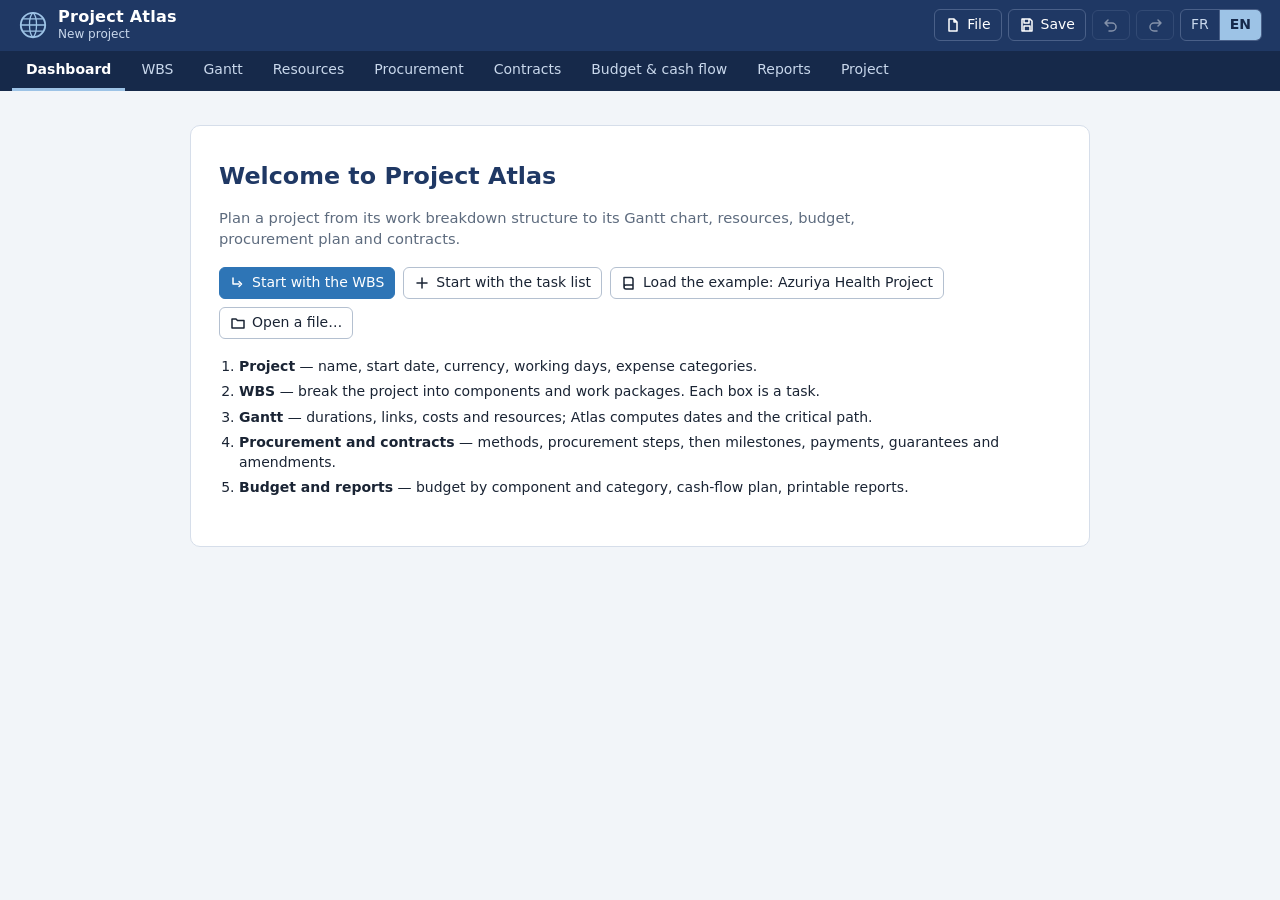
==== index.html @ 3d9cc5cc "Add Project Atlas: WBS, Gantt, resources, budget, procurement and contracts Browser-only project pla" ====
<!DOCTYPE html>
<html lang="en">
<head>
<meta charset="utf-8">
<meta name="viewport" content="width=device-width, initial-scale=1">
<title>Project Atlas</title>
<meta name="description" content="Project Atlas — project planning, WBS, Gantt chart, resources, budget, procurement and contract management.">
<link rel="icon" href="data:image/svg+xml,%3Csvg xmlns='http://www.w3.org/2000/svg' viewBox='0 0 32 32'%3E%3Crect width='32' height='32' rx='7' fill='%231f3864'/%3E%3Ccircle cx='16' cy='16' r='9' fill='none' stroke='%23fff' stroke-width='2'/%3E%3Cpath d='M7 16h18M16 7c-4 3-4 15 0 18M16 7c4 3 4 15 0 18' fill='none' stroke='%23fff' stroke-width='1.4'/%3E%3C/svg%3E">
<link rel="stylesheet" href="css/atlas.css">
</head>
<body>
<header id="head" class="noprint"></header>
<nav id="tabs" class="noprint" role="tablist" aria-label="Sections"></nav>
<main id="main"></main>
<div id="toasts" class="noprint" aria-live="polite"></div>
<noscript>Project Atlas needs JavaScript.</noscript>
<script src="vendor/xlsx.full.min.js"></script>
<script src="js/core.js"></script>
<script src="js/schedule.js"></script>
<script src="js/procure.js"></script>
<script src="js/io.js"></script>
<script src="js/example.js"></script>
<script src="js/ui.js"></script>
<script src="js/ui-charts.js"></script>
<script src="js/ui-gantt.js"></script>
<script src="js/ui-wbs.js"></script>
<script src="js/ui-contracts.js"></script>
<script src="js/ui-more.js"></script>
<script src="js/app.js"></script>
</body>
</html>
---- css/atlas.css ----
/* Project Atlas — styles. Brand colours are the tokens at the top: change them here only. */
:root {
  --navy: #1f3864; --navy-2: #16294a; --blue: #2e75b6; --blue-2: #245f96; --sky: #9dc3e6; --pale: #deeaf6;
  --bg: #f2f5f9; --card: #ffffff; --text: #1a2434; --muted: #5d6b7e; --line: #d6deea; --line-2: #b4c0d0;
  --ok: #1e7f4f; --warn: #b26a00; --bad: #c0392b; --ok-bg: #e4f4ea; --warn-bg: #fdf1dc; --bad-bg: #fbe6e3;
  --font: "Segoe UI", system-ui, -apple-system, "Helvetica Neue", Arial, sans-serif;
  /* gantt */
  --head: #eef2f8; --grid: #e6ebf2; --offday: #f1f3f7; --stripe: #f6f8fb; --sel: #dcebfa; --today: #d98a00;
  --bar: #4a8fd0; --bar-2: #1f5f9e; --crit: #d2544a; --crit-2: #96281f; --summary: #1f3864; --milestone: #1f3864;
  --proc: #e7b25a; --proc-2: #a86d0c; --loe: #9fb3c8; --loe-2: #6c8299; --link: #6f7f93; --base: #a9b4c2;
  /* wbs */
  --wbs0: #1f3864; --wbs1: #2e75b6; --wbs2: #9dc3e6; --wbs3: #deeaf6; --wbs-ink: #16294a; --wbs-line: #5d6b7e; --sel-ring: #f0a020;
}
* { box-sizing: border-box; }
html { font-size: 14px; }
body { margin: 0; font-family: var(--font); color: var(--text); background: var(--bg); line-height: 1.4; }
h1, h2, h3 { margin: 0; color: var(--navy); }
h2 { font-size: 1.1rem; } h3 { font-size: .95rem; margin: 16px 0 8px; }
a { color: var(--blue-2); }
.muted { color: var(--muted); } .b { font-weight: 600; } .r { text-align: right; } .sp { flex: 1; } .pad { padding: 0 4px; }
p.muted { margin: 10px 0 0; font-size: .92rem; max-width: 110ch; }
.ico { width: 16px; height: 16px; flex: none; }

/* header and tabs */
#head { background: var(--navy); color: #fff; display: flex; align-items: center; gap: 16px; padding: 8px 18px; flex-wrap: wrap; }
.brandbox { display: flex; align-items: center; gap: 10px; min-width: 0; flex: 1; }
.brandbox .logo svg { width: 30px; height: 30px; display: block; color: var(--sky); }
.brandbox strong { display: block; font-size: 1.15rem; letter-spacing: .2px; line-height: 1.1; }
.brandbox .proj { display: block; font-size: .86rem; color: #c9d8ec; cursor: pointer; white-space: nowrap; overflow: hidden; text-overflow: ellipsis; max-width: 46vw; }
.brandbox .proj:hover { text-decoration: underline; }
.headtools { display: flex; align-items: center; gap: 6px; flex-wrap: wrap; }
#tabs { background: var(--navy-2); display: flex; gap: 2px; padding: 0 12px; overflow-x: auto; }
#tabs button { background: none; border: 0; color: #c9d8ec; font: inherit; padding: 9px 14px; cursor: pointer; border-bottom: 3px solid transparent; white-space: nowrap; }
#tabs button:hover { color: #fff; }
#tabs button.on { color: #fff; border-bottom-color: var(--sky); font-weight: 600; }
main { padding: 14px 18px 40px; max-width: 1800px; margin: 0 auto; }

/* buttons and inputs */
.btn { display: inline-flex; align-items: center; gap: 6px; font: inherit; padding: 5px 10px; min-height: 30px; border-radius: 6px; border: 1px solid var(--line-2); background: #fff; color: var(--text); cursor: pointer; white-space: nowrap; }
.btn:hover { background: var(--pale); border-color: var(--blue); }
.btn.primary { background: var(--blue); border-color: var(--blue); color: #fff; }
.btn.primary:hover { background: var(--blue-2); }
.btn.ghost { border-color: transparent; background: transparent; color: var(--muted); }
.btn.ghost:hover { background: var(--pale); color: var(--navy); }
.btn.danger:hover { color: var(--bad); border-color: var(--bad); background: var(--bad-bg); }
.btn:disabled { opacity: .45; cursor: default; pointer-events: none; }
.btn.onhead { background: transparent; border-color: #4a6088; color: #fff; }
.btn.onhead:hover { background: #2b4a7e; border-color: var(--sky); }
:focus-visible { outline: 2px solid var(--sel-ring); outline-offset: 1px; }
.in { font: inherit; color: inherit; padding: 5px 7px; border: 1px solid var(--line-2); border-radius: 5px; background: #fff; width: 100%; min-height: 30px; }
.in:focus { border-color: var(--blue); outline: 2px solid var(--pale); }
.in.num { text-align: right; } .in.sm { width: auto; }
textarea.in { resize: vertical; }
.chk { display: inline-flex; align-items: center; gap: 5px; white-space: nowrap; cursor: pointer; }
.seg { display: inline-flex; border: 1px solid var(--line-2); border-radius: 6px; overflow: hidden; }
.seg button { font: inherit; background: #fff; border: 0; padding: 5px 10px; min-height: 28px; cursor: pointer; color: var(--text); }
.seg button + button { border-left: 1px solid var(--line-2); }
.seg button.on { background: var(--navy); color: #fff; }
.seg.lang { border-color: #4a6088; } .seg.lang button { background: transparent; color: #c9d8ec; } .seg.lang button.on { background: var(--sky); color: var(--navy-2); font-weight: 600; }
.seg.lang button + button { border-left-color: #4a6088; }

/* menus */
details.menu { position: relative; }
details.menu > summary { list-style: none; } details.menu > summary::-webkit-details-marker { display: none; }
.menu-items { position: absolute; right: 0; top: calc(100% + 4px); z-index: 50; background: #fff; color: var(--text); border: 1px solid var(--line-2); border-radius: 8px; box-shadow: 0 8px 24px rgba(22, 41, 74, .22); padding: 6px; min-width: 300px; }
.menu-items button { display: block; width: 100%; text-align: left; font: inherit; background: none; border: 0; padding: 7px 10px; border-radius: 5px; cursor: pointer; color: inherit; }
.menu-items button:hover { background: var(--pale); }
.menu-items small { display: block; color: var(--muted); font-size: .82rem; }
.menu-items hr { border: 0; border-top: 1px solid var(--line); margin: 5px 0; }

/* cards, toolbar */
.card { background: var(--card); border: 1px solid var(--line); border-radius: 10px; padding: 14px 16px; margin-bottom: 14px; }
.card.flush { padding: 0; overflow: hidden; }
.card-head { display: flex; align-items: center; gap: 10px; margin-bottom: 10px; flex-wrap: wrap; }
details.card > summary { cursor: pointer; font-weight: 600; color: var(--navy); }
details.card[open] > summary { margin-bottom: 10px; }
.toolbar { display: flex; flex-wrap: wrap; gap: 6px 14px; align-items: center; background: var(--card); border: 1px solid var(--line); border-radius: 10px; padding: 8px 10px; margin-bottom: 10px; }
.tg { display: flex; align-items: center; gap: 5px; flex-wrap: wrap; }
.tg + .tg { padding-left: 14px; border-left: 1px solid var(--line); }
.banner { display: flex; gap: 8px; align-items: center; background: var(--pale); border: 1px solid var(--sky); border-radius: 8px; padding: 9px 12px; margin-bottom: 10px; }
.banner.bad { background: var(--bad-bg); border-color: var(--bad); color: #7d2118; } .banner.warn { background: var(--warn-bg); border-color: #e0b060; color: #6b4300; }
.legend { display: flex; flex-wrap: wrap; gap: 6px 16px; align-items: center; font-size: .88rem; margin-top: 8px; color: var(--muted); }
.legend .sw { display: inline-block; width: 18px; height: 10px; border-radius: 3px; margin-right: 5px; vertical-align: middle; }
.legend .sw.dia { width: 10px; transform: rotate(45deg); border-radius: 1px; } .legend .sw.thin { height: 4px; }
.scroll-x { overflow-x: auto; }
.empty-state, .welcome { background: var(--card); border: 1px solid var(--line); border-radius: 10px; padding: 34px 28px; text-align: center; }
.empty-state p { max-width: 70ch; margin: 8px auto 16px; color: var(--muted); }
.welcome { text-align: left; max-width: 900px; margin: 20px auto; }
.welcome h1 { font-size: 1.7rem; } .welcome > p { font-size: 1.05rem; color: var(--muted); max-width: 70ch; }
.welcome-actions { display: flex; flex-wrap: wrap; gap: 8px; margin: 18px 0; }
.steps { padding-left: 20px; color: var(--text); } .steps li { margin: 6px 0; }

/* KPI tiles */
.kpis { display: grid; grid-template-columns: repeat(auto-fit, minmax(170px, 1fr)); gap: 10px; margin-bottom: 14px; }
.kpi { background: var(--card); border: 1px solid var(--line); border-left: 4px solid var(--blue); border-radius: 8px; padding: 10px 12px; display: flex; flex-direction: column; min-width: 0; }
.kpi .k { font-size: .8rem; color: var(--muted); text-transform: uppercase; letter-spacing: .4px; }
.kpi .v { font-size: 1.45rem; font-weight: 600; color: var(--navy); line-height: 1.25; white-space: nowrap; overflow: hidden; text-overflow: ellipsis; }
.kpi .s { font-size: .84rem; color: var(--muted); }
.kpis.small .kpi { background: var(--stripe); } .kpis.small .v { font-size: 1.15rem; }
.dash { display: grid; grid-template-columns: repeat(auto-fit, minmax(380px, 1fr)); gap: 14px; }
.dash .card { margin: 0; } .dash .card.wide { grid-column: 1 / -1; }

/* tables */
table { border-collapse: collapse; width: 100%; }
.data th, .data td, .list th, .list td { padding: 6px 9px; border-bottom: 1px solid var(--line); text-align: left; vertical-align: middle; }
.data th, .list th { background: var(--head); color: var(--navy); font-weight: 600; font-size: .86rem; white-space: nowrap; }
.data th.r, .data td.r, .list th.r, .list td.r { text-align: right; font-variant-numeric: tabular-nums; }
.data tr.total td, tfoot tr.total td { font-weight: 600; background: var(--stripe); border-top: 1px solid var(--line-2); }
.data.tight th, .data.tight td { padding: 4px 6px; font-size: .86rem; white-space: nowrap; }
.data.pickable tbody tr { cursor: pointer; } .data.pickable tbody tr:hover { background: var(--stripe); } .data.pickable tbody tr.sel { background: var(--sel); box-shadow: inset 4px 0 0 var(--blue); }
.register { max-height: 330px; overflow-y: auto; } .register thead th { position: sticky; top: 0; z-index: 1; }
.list td { padding: 3px 4px; } .list td .in { border-color: transparent; background: transparent; min-width: 70px; } .list td .in:hover { border-color: var(--line-2); } .list td .in:focus { background: #fff; border-color: var(--blue); }
.list td.act, .list th.act { width: 40px; text-align: center; } .list td.empty, .data td.empty { color: var(--muted); padding: 14px; text-align: center; }
.list td.ro { padding: 6px 9px; white-space: nowrap; color: var(--muted); } .list td.act2 { white-space: nowrap; }
.list tr.late td:first-child { box-shadow: inset 4px 0 0 var(--bad); } .list tr.done td:first-child { box-shadow: inset 4px 0 0 var(--ok); }
.list.plan { min-width: 1500px; } .list.plan td .in { min-width: 0; }
.list-bar { display: flex; gap: 8px; margin-top: 8px; flex-wrap: wrap; }
.data.th td .in { max-width: 170px; margin-left: auto; display: block; border-color: var(--line); }
.meter { background: var(--grid); border-radius: 4px; height: 8px; min-width: 70px; overflow: hidden; } .meter i { display: block; height: 100%; background: var(--blue); border-radius: 4px; }
.pill { display: inline-block; padding: 1px 9px; border-radius: 99px; font-size: .82rem; background: var(--pale); color: var(--navy); white-space: nowrap; border: 1px solid var(--sky); }
.pill.ongoing, .pill.signed { background: var(--ok-bg); border-color: #9fd3b4; color: #14573a; } .pill.procurement { background: var(--warn-bg); border-color: #e0b060; color: #6b4300; }
.pill.completed { background: #e9edf2; border-color: var(--line-2); color: var(--muted); } .pill.terminated { background: var(--bad-bg); border-color: #e2a79f; color: #7d2118; }
.badge { display: inline-block; min-width: 20px; text-align: center; padding: 0 6px; border-radius: 99px; font-size: .8rem; font-weight: 600; margin-right: 4px; }
.badge.bad { background: var(--bad); color: #fff; } .badge.warn { background: #f3c26b; color: #4d3200; }
.alerts { display: flex; flex-direction: column; gap: 6px; margin-bottom: 10px; }
.alert { display: flex; gap: 8px; align-items: flex-start; padding: 6px 10px; border-radius: 6px; font-size: .93rem; }
.alert.bad { background: var(--bad-bg); color: #7d2118; } .alert.warn { background: var(--warn-bg); color: #6b4300; } .alert.info { background: var(--pale); color: var(--navy); }
.alert .ico { margin-top: 2px; }
.tasklist { margin: 0 0 10px; padding-left: 18px; } .tasklist li { margin: 3px 0; }
.subtabs { display: flex; gap: 2px; border-bottom: 2px solid var(--line); margin: 6px 0 12px; overflow-x: auto; }
.subtabs button { font: inherit; background: none; border: 0; padding: 7px 12px; cursor: pointer; color: var(--muted); border-bottom: 3px solid transparent; margin-bottom: -2px; white-space: nowrap; }
.subtabs button.on { color: var(--navy); font-weight: 600; border-bottom-color: var(--blue); }

/* forms */
.form { display: flex; flex-direction: column; gap: 10px; }
.cols3 { display: grid; grid-template-columns: repeat(3, 1fr); gap: 10px; } .cols4 { display: grid; grid-template-columns: repeat(4, 1fr); gap: 10px; }
.span2 { grid-column: span 2; }
.field { display: flex; flex-direction: column; gap: 3px; min-width: 0; } .field .lbl { font-size: .84rem; color: var(--muted); } .field .hint { font-size: .8rem; color: var(--muted); }
.checks { display: flex; flex-direction: column; gap: 4px; justify-content: flex-end; } .days { display: flex; gap: 14px; flex-wrap: wrap; }
.rowline { display: grid; grid-template-columns: 1fr 190px 110px auto auto; gap: 6px; margin-bottom: 6px; align-items: center; }
.rowline .unit { color: var(--muted); min-width: 34px; }
#main .rowline, .dlg .rowline { } .dlg .rowline:has(.unit) { grid-template-columns: 1fr 110px auto auto; }
.picklist { max-height: 55vh; overflow: auto; border: 1px solid var(--line); border-radius: 6px; }
.pick { display: flex; gap: 8px; align-items: center; padding: 5px 8px; border-bottom: 1px solid var(--grid); cursor: pointer; } .pick:hover { background: var(--stripe); } .pick em { color: var(--muted); font-size: .88rem; }
@media (max-width: 860px) { .cols3, .cols4 { grid-template-columns: 1fr 1fr; } .rowline { grid-template-columns: 1fr 1fr; } }

/* dialogs and toasts */
.dlg { border: 0; border-radius: 12px; padding: 0; width: min(520px, 94vw); box-shadow: 0 20px 60px rgba(22, 41, 74, .35); color: var(--text); }
.dlg.wide { width: min(860px, 96vw); } .dlg::backdrop { background: rgba(22, 41, 74, .45); }
.dlg-head { display: flex; align-items: center; gap: 10px; padding: 12px 16px; background: var(--navy); }
.dlg-head h2 { color: #fff; flex: 1; font-size: 1.05rem; white-space: nowrap; overflow: hidden; text-overflow: ellipsis; }
.dlg-head .x { background: none; border: 0; color: #fff; cursor: pointer; padding: 4px; border-radius: 4px; display: flex; }
.dlg-body { padding: 14px 16px; max-height: 70vh; overflow: auto; } .dlg-foot { display: flex; justify-content: flex-end; gap: 8px; padding: 10px 16px; border-top: 1px solid var(--line); background: var(--stripe); }
#toasts { position: fixed; right: 16px; bottom: 16px; display: flex; flex-direction: column; gap: 8px; z-index: 100; max-width: min(460px, 90vw); }
.toast { background: var(--navy); color: #fff; padding: 10px 14px; border-radius: 8px; box-shadow: 0 6px 20px rgba(0, 0, 0, .25); transition: opacity .3s; }
.toast.ok { background: var(--ok); } .toast.bad { background: var(--bad); } .toast.out { opacity: 0; }

/* gantt */
.gantt { display: flex; background: var(--card); border: 1px solid var(--line); border-radius: 10px; overflow: hidden; height: calc(100vh - 230px); min-height: 320px; }
.g-grid { overflow: auto; flex: none; scrollbar-width: thin; } .g-chart { overflow: auto; flex: 1; min-width: 0; position: relative; }
.g-split { width: 5px; background: var(--line); cursor: col-resize; flex: none; touch-action: none; } .g-split:hover { background: var(--blue); }
.g-chead { position: sticky; top: 0; z-index: 2; height: 44px; } .g-chead svg, .g-cbody svg { display: block; }
.grid { table-layout: fixed; border-collapse: separate; border-spacing: 0; }
.grid th { position: sticky; top: 0; z-index: 2; height: 44px; background: var(--head); color: var(--navy); font-size: .86rem; font-weight: 600; text-align: left; padding: 0 7px; border-bottom: 1px solid var(--line-2); border-right: 1px solid var(--line); white-space: nowrap; overflow: hidden; text-overflow: ellipsis; }
.grid td { height: 30px; padding: 0 7px; border-bottom: 1px solid var(--grid); border-right: 1px solid var(--grid); white-space: nowrap; overflow: hidden; text-overflow: ellipsis; cursor: default; }
.grid td.r, .grid th.r { text-align: right; font-variant-numeric: tabular-nums; } .grid td.c, .grid th.c { text-align: center; color: var(--muted); }
.grid tr.sum td { font-weight: 600; } .grid tr.sel td { background: var(--sel); } .grid tr.crit td[data-k="name"] .tx { color: var(--crit-2); }
.grid tr.cyc td { background: var(--bad-bg); } .grid tr.ghost td { color: var(--muted); font-style: italic; cursor: pointer; } .grid tr.ghost:hover td { background: var(--stripe); }
.nm { display: flex; align-items: center; gap: 3px; min-width: 0; } .nm .tx { overflow: hidden; text-overflow: ellipsis; flex: 1; min-width: 0; }
.tog { width: 18px; height: 18px; flex: none; background: none; border: 0; padding: 1px; cursor: pointer; color: var(--muted); display: inline-flex; } button.tog:hover { color: var(--navy); background: var(--pale); border-radius: 4px; }
.mk { font-size: .78rem; color: var(--muted); flex: none; } .mk.ms { color: var(--navy); } .mk.bad { color: #fff; background: var(--bad); border-radius: 50%; width: 15px; text-align: center; font-weight: 700; } .mk.ct { color: var(--blue-2); font-weight: 700; }
.grid td.editing { padding: 0 2px; overflow: visible; } .cell-in { font: inherit; width: 100%; height: 26px; border: 2px solid var(--blue); border-radius: 4px; padding: 0 4px; background: #fff; color: var(--text); } .cell-in.r { text-align: right; }
.gt-top { font-size: 12px; font-weight: 600; fill: var(--navy); } .gt-bot { font-size: 11px; fill: var(--muted); } .gt-lab { font-size: 11px; fill: var(--muted); pointer-events: none; }
.gantt-body .bar { cursor: grab; } .gantt-body .bar .grip { cursor: ew-resize; } .gantt-body .bar:hover .b { filter: brightness(1.08); }
.gantt-body { touch-action: pan-x pan-y; user-select: none; }
.gp-h { font-size: 12px; font-weight: 600; fill: var(--navy); } .gp-c { font-size: 11px; fill: var(--text); } .gp-c.b { font-weight: 600; }
.gantt-print .gt-top { font-size: 11px; } .gantt-print .gt-bot { font-size: 9.5px; }

/* wbs */
.wbs-canvas { background: var(--card); border: 1px solid var(--line); border-radius: 10px; overflow: auto; height: calc(100vh - 215px); min-height: 320px; padding: 8px; }
.wbs-svg .wn { cursor: pointer; } .wbs-svg .wn:hover rect { filter: brightness(1.06); }

/* charts */
.chart { position: relative; } .chart svg { width: 100%; height: auto; display: block; font-family: var(--font); }
.ch-title { margin: 14px 0 4px; font-size: .9rem; color: var(--text); }
.ch-legend { display: flex; flex-wrap: wrap; gap: 4px 16px; font-size: .86rem; color: var(--text); margin-bottom: 4px; }
.ch-legend i { display: inline-block; width: 11px; height: 11px; border-radius: 3px; margin-right: 6px; vertical-align: -1px; }
.ch-legend i.ln { height: 3px; width: 18px; vertical-align: 3px; border-radius: 2px; } .ch-legend i.dash { height: 0; width: 18px; border-top: 2px dashed; vertical-align: 4px; border-radius: 0; }
.ch-tip { position: absolute; z-index: 5; background: #fff; border: 1px solid var(--line-2); border-radius: 8px; box-shadow: 0 6px 18px rgba(22, 41, 74, .18); padding: 8px 10px; font-size: .86rem; pointer-events: none; min-width: 170px; }
.ch-tip b { display: block; margin-bottom: 4px; color: var(--navy); } .ch-tip .r { display: flex; align-items: center; gap: 6px; text-align: left; } .ch-tip .r i { width: 9px; height: 9px; border-radius: 2px; flex: none; }
.ch-tip .r span { flex: 1; color: var(--muted); } .ch-tip .r em { font-style: normal; font-variant-numeric: tabular-nums; font-weight: 600; }

/* report */
.report { display: flex; flex-direction: column; gap: 16px; align-items: center; }
.page { background: #fff; border: 1px solid var(--line); box-shadow: 0 2px 10px rgba(22, 41, 74, .08); width: 100%; max-width: 900px; padding: 26px 30px; }
.page.land { max-width: 1280px; }
.page h2 { font-size: 1.25rem; border-bottom: 3px solid var(--blue); padding-bottom: 6px; margin-bottom: 14px; }
.rh { display: flex; justify-content: space-between; gap: 12px; font-size: .82rem; color: var(--muted); margin-bottom: 10px; } .rh .brand { font-weight: 700; color: var(--navy); }
.fit svg { width: 100%; height: auto; display: block; }

@media print {
  @page { size: A4 landscape; margin: 10mm; }
  html { font-size: 11px; } body { background: #fff; }
  .noprint, #head, #tabs, #toasts { display: none !important; }
  main { padding: 0; max-width: none; }
  .report { display: block; } .page { border: 0; box-shadow: none; padding: 0; max-width: none; break-after: page; } .page:last-child { break-after: auto; }
  .card, .toolbar, .kpi { break-inside: avoid; } tr { break-inside: avoid; }
  .fit svg { max-height: 158mm; }
  .gantt, .wbs-canvas { height: auto; overflow: visible; } .g-grid, .g-chart { overflow: visible; }
  * { -webkit-print-color-adjust: exact; print-color-adjust: exact; }
}
@media (max-width: 700px) { main { padding: 10px 8px 30px; } .tg + .tg { border-left: 0; padding-left: 0; } .dash { grid-template-columns: 1fr; } .gantt { height: 70vh; } }
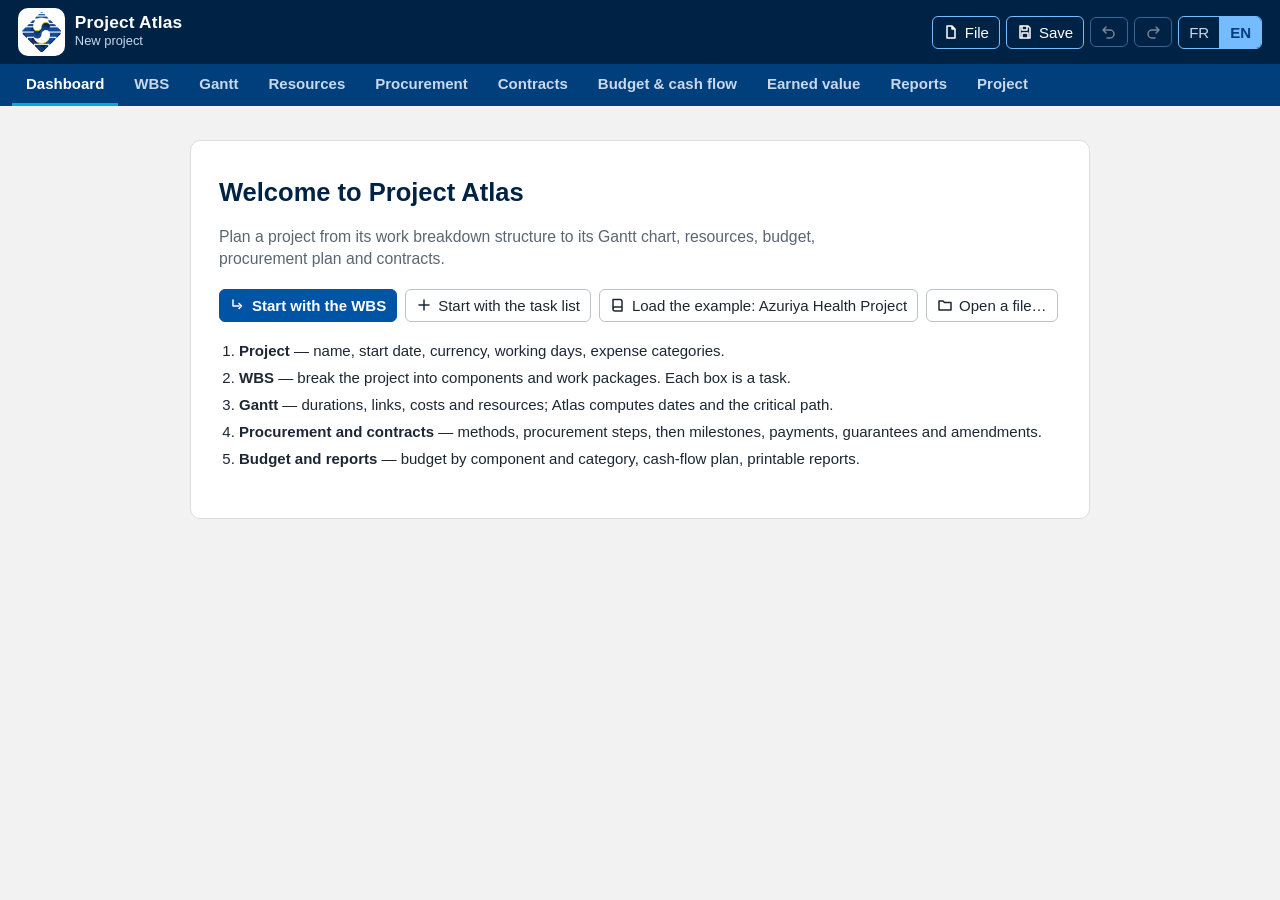
==== commit 1443b19d: "Add earned value management and apply the SETYM branding Port the EVM Project Tracker into Atlas: st" ====
--- a/index.html
+++ b/index.html
@@ -5,7 +5,7 @@
 <meta name="viewport" content="width=device-width, initial-scale=1">
 <title>Project Atlas</title>
 <meta name="description" content="Project Atlas — project planning, WBS, Gantt chart, resources, budget, procurement and contract management.">
-<link rel="icon" href="data:image/svg+xml,%3Csvg xmlns='http://www.w3.org/2000/svg' viewBox='0 0 32 32'%3E%3Crect width='32' height='32' rx='7' fill='%231f3864'/%3E%3Ccircle cx='16' cy='16' r='9' fill='none' stroke='%23fff' stroke-width='2'/%3E%3Cpath d='M7 16h18M16 7c-4 3-4 15 0 18M16 7c4 3 4 15 0 18' fill='none' stroke='%23fff' stroke-width='1.4'/%3E%3C/svg%3E">
+<link rel="icon" href="data:image/svg+xml,%3Csvg xmlns='http://www.w3.org/2000/svg' viewBox='0 0 32 32'%3E%3Crect width='32' height='32' rx='7' fill='%23002244'/%3E%3Ccircle cx='16' cy='16' r='9' fill='none' stroke='%23fff' stroke-width='2'/%3E%3Cpath d='M7 16h18M16 7c-4 3-4 15 0 18M16 7c4 3 4 15 0 18' fill='none' stroke='%23fff' stroke-width='1.4'/%3E%3C/svg%3E">
 <link rel="stylesheet" href="css/atlas.css">
 </head>
 <body>
@@ -20,12 +20,14 @@
 <script src="js/procure.js"></script>
 <script src="js/io.js"></script>
 <script src="js/example.js"></script>
+<script src="js/evm.js"></script>
 <script src="js/ui.js"></script>
 <script src="js/ui-charts.js"></script>
 <script src="js/ui-gantt.js"></script>
 <script src="js/ui-wbs.js"></script>
 <script src="js/ui-contracts.js"></script>
 <script src="js/ui-more.js"></script>
+<script src="js/ui-evm.js"></script>
 <script src="js/app.js"></script>
 </body>
 </html>
--- a/css/atlas.css
+++ b/css/atlas.css
@@ -1,18 +1,20 @@
 /* Project Atlas — styles. Brand colours are the tokens at the top: change them here only. */
 :root {
-  --navy: #1f3864; --navy-2: #16294a; --blue: #2e75b6; --blue-2: #245f96; --sky: #9dc3e6; --pale: #deeaf6;
-  --bg: #f2f5f9; --card: #ffffff; --text: #1a2434; --muted: #5d6b7e; --line: #d6deea; --line-2: #b4c0d0;
-  --ok: #1e7f4f; --warn: #b26a00; --bad: #c0392b; --ok-bg: #e4f4ea; --warn-bg: #fdf1dc; --bad-bg: #fbe6e3;
-  --font: "Segoe UI", system-ui, -apple-system, "Helvetica Neue", Arial, sans-serif;
+  /* SETYM palette, as in the EVM Project Tracker */
+  --navy: #002244; --navy-2: #003F7B; --blue: #0054A5; --blue-2: #003F7B; --sky: #75BBFF; --cyan: #00ABD6; --pale: #eaf3fc;
+  --orange: #F26B43; --olive: #7D8A00; --grey: #9A9B9C;
+  --bg: #F2F2F2; --card: #ffffff; --text: #1c2733; --muted: #5b6672; --line: #d8dde3; --line-2: #b9c1cb;
+  --ok: #2F7D32; --warn: #B26A00; --bad: #C0392B; --ok-bg: #e3f2e4; --warn-bg: #fff1d6; --bad-bg: #fbe1dd;
+  --font: Calibri, Carlito, "Segoe UI", Arial, sans-serif;
   /* gantt */
-  --head: #eef2f8; --grid: #e6ebf2; --offday: #f1f3f7; --stripe: #f6f8fb; --sel: #dcebfa; --today: #d98a00;
-  --bar: #4a8fd0; --bar-2: #1f5f9e; --crit: #d2544a; --crit-2: #96281f; --summary: #1f3864; --milestone: #1f3864;
-  --proc: #e7b25a; --proc-2: #a86d0c; --loe: #9fb3c8; --loe-2: #6c8299; --link: #6f7f93; --base: #a9b4c2;
+  --head: #e6eef7; --grid: #e6eaef; --offday: #f1f3f5; --stripe: #f7f9fb; --sel: #d9e9fb; --today: #C0392B;
+  --bar: #0054A5; --bar-2: #002244; --crit: #F26B43; --crit-2: #b8431f; --summary: #002244; --milestone: #002244;
+  --proc: #00ABD6; --proc-2: #007a99; --loe: #9A9B9C; --loe-2: #6d6e6f; --link: #4d5b68; --base: #9A9B9C;
   /* wbs */
-  --wbs0: #1f3864; --wbs1: #2e75b6; --wbs2: #9dc3e6; --wbs3: #deeaf6; --wbs-ink: #16294a; --wbs-line: #5d6b7e; --sel-ring: #f0a020;
+  --wbs0: #002244; --wbs1: #0054A5; --wbs2: #9ecbf5; --wbs3: #e6eef7; --wbs-ink: #002244; --wbs-line: #5b6672; --sel-ring: #F26B43;
 }
 * { box-sizing: border-box; }
-html { font-size: 14px; }
+html { font-size: 15px; }
 body { margin: 0; font-family: var(--font); color: var(--text); background: var(--bg); line-height: 1.4; }
 h1, h2, h3 { margin: 0; color: var(--navy); }
 h2 { font-size: 1.1rem; } h3 { font-size: .95rem; margin: 16px 0 8px; }
@@ -24,7 +26,7 @@
 /* header and tabs */
 #head { background: var(--navy); color: #fff; display: flex; align-items: center; gap: 16px; padding: 8px 18px; flex-wrap: wrap; }
 .brandbox { display: flex; align-items: center; gap: 10px; min-width: 0; flex: 1; }
-.brandbox .logo svg { width: 30px; height: 30px; display: block; color: var(--sky); }
+.brandbox .logo { background: #fff; border-radius: 10px; padding: 4px; display: flex; flex: none; } .brandbox .logo img { height: 40px; width: auto; display: block; } .brandbox .bt { min-width: 0; }
 .brandbox strong { display: block; font-size: 1.15rem; letter-spacing: .2px; line-height: 1.1; }
 .brandbox .proj { display: block; font-size: .86rem; color: #c9d8ec; cursor: pointer; white-space: nowrap; overflow: hidden; text-overflow: ellipsis; max-width: 46vw; }
 .brandbox .proj:hover { text-decoration: underline; }
@@ -32,21 +34,22 @@
 #tabs { background: var(--navy-2); display: flex; gap: 2px; padding: 0 12px; overflow-x: auto; }
 #tabs button { background: none; border: 0; color: #c9d8ec; font: inherit; padding: 9px 14px; cursor: pointer; border-bottom: 3px solid transparent; white-space: nowrap; }
 #tabs button:hover { color: #fff; }
-#tabs button.on { color: #fff; border-bottom-color: var(--sky); font-weight: 600; }
+#tabs button { font-weight: 600; }
+#tabs button.on { color: #fff; border-bottom-color: var(--cyan); }
 main { padding: 14px 18px 40px; max-width: 1800px; margin: 0 auto; }
 
 /* buttons and inputs */
 .btn { display: inline-flex; align-items: center; gap: 6px; font: inherit; padding: 5px 10px; min-height: 30px; border-radius: 6px; border: 1px solid var(--line-2); background: #fff; color: var(--text); cursor: pointer; white-space: nowrap; }
 .btn:hover { background: var(--pale); border-color: var(--blue); }
-.btn.primary { background: var(--blue); border-color: var(--blue); color: #fff; }
+.btn.primary { background: var(--blue); border-color: var(--blue); color: #fff; font-weight: 600; }
 .btn.primary:hover { background: var(--blue-2); }
 .btn.ghost { border-color: transparent; background: transparent; color: var(--muted); }
 .btn.ghost:hover { background: var(--pale); color: var(--navy); }
 .btn.danger:hover { color: var(--bad); border-color: var(--bad); background: var(--bad-bg); }
 .btn:disabled { opacity: .45; cursor: default; pointer-events: none; }
-.btn.onhead { background: transparent; border-color: #4a6088; color: #fff; }
-.btn.onhead:hover { background: #2b4a7e; border-color: var(--sky); }
-:focus-visible { outline: 2px solid var(--sel-ring); outline-offset: 1px; }
+.btn.onhead { background: transparent; border-color: var(--sky); color: #fff; }
+.btn.onhead:hover { background: var(--navy-2); border-color: #fff; }
+:focus-visible { outline: 2px solid var(--cyan); outline-offset: 1px; }
 .in { font: inherit; color: inherit; padding: 5px 7px; border: 1px solid var(--line-2); border-radius: 5px; background: #fff; width: 100%; min-height: 30px; }
 .in:focus { border-color: var(--blue); outline: 2px solid var(--pale); }
 .in.num { text-align: right; } .in.sm { width: auto; }
@@ -56,8 +59,8 @@
 .seg button { font: inherit; background: #fff; border: 0; padding: 5px 10px; min-height: 28px; cursor: pointer; color: var(--text); }
 .seg button + button { border-left: 1px solid var(--line-2); }
 .seg button.on { background: var(--navy); color: #fff; }
-.seg.lang { border-color: #4a6088; } .seg.lang button { background: transparent; color: #c9d8ec; } .seg.lang button.on { background: var(--sky); color: var(--navy-2); font-weight: 600; }
-.seg.lang button + button { border-left-color: #4a6088; }
+.seg.lang { border-color: var(--sky); } .seg.lang button { background: transparent; color: #c9d8ec; } .seg.lang button.on { background: var(--sky); color: var(--navy-2); font-weight: 600; }
+.seg.lang button + button { border-left-color: var(--sky); }
 
 /* menus */
 details.menu { position: relative; }
@@ -92,9 +95,9 @@
 
 /* KPI tiles */
 .kpis { display: grid; grid-template-columns: repeat(auto-fit, minmax(170px, 1fr)); gap: 10px; margin-bottom: 14px; }
-.kpi { background: var(--card); border: 1px solid var(--line); border-left: 4px solid var(--blue); border-radius: 8px; padding: 10px 12px; display: flex; flex-direction: column; min-width: 0; }
+.kpi { background: var(--card); border: 1px solid var(--line); border-left: 6px solid var(--grey); border-radius: 8px; padding: 10px 12px; display: flex; flex-direction: column; min-width: 0; }
 .kpi .k { font-size: .8rem; color: var(--muted); text-transform: uppercase; letter-spacing: .4px; }
-.kpi .v { font-size: 1.45rem; font-weight: 600; color: var(--navy); line-height: 1.25; white-space: nowrap; overflow: hidden; text-overflow: ellipsis; }
+.kpi .v { font-size: 1.6rem; font-weight: 700; color: var(--navy); line-height: 1.25; white-space: nowrap; overflow: hidden; text-overflow: ellipsis; }
 .kpi .s { font-size: .84rem; color: var(--muted); }
 .kpis.small .kpi { background: var(--stripe); } .kpis.small .v { font-size: 1.15rem; }
 .dash { display: grid; grid-template-columns: repeat(auto-fit, minmax(380px, 1fr)); gap: 14px; }
@@ -103,9 +106,9 @@
 /* tables */
 table { border-collapse: collapse; width: 100%; }
 .data th, .data td, .list th, .list td { padding: 6px 9px; border-bottom: 1px solid var(--line); text-align: left; vertical-align: middle; }
-.data th, .list th { background: var(--head); color: var(--navy); font-weight: 600; font-size: .86rem; white-space: nowrap; }
+.data th, .list th { background: var(--navy); color: #fff; font-weight: 600; font-size: .9rem; white-space: nowrap; }
 .data th.r, .data td.r, .list th.r, .list td.r { text-align: right; font-variant-numeric: tabular-nums; }
-.data tr.total td, tfoot tr.total td { font-weight: 600; background: var(--stripe); border-top: 1px solid var(--line-2); }
+.data tr.total td, tfoot tr.total td { font-weight: 700; background: #e6eef7; border-top: 2px solid var(--blue); }
 .data.tight th, .data.tight td { padding: 4px 6px; font-size: .86rem; white-space: nowrap; }
 .data.pickable tbody tr { cursor: pointer; } .data.pickable tbody tr:hover { background: var(--stripe); } .data.pickable tbody tr.sel { background: var(--sel); box-shadow: inset 4px 0 0 var(--blue); }
 .register { max-height: 330px; overflow-y: auto; } .register thead th { position: sticky; top: 0; z-index: 1; }
@@ -129,7 +132,7 @@
 .tasklist { margin: 0 0 10px; padding-left: 18px; } .tasklist li { margin: 3px 0; }
 .subtabs { display: flex; gap: 2px; border-bottom: 2px solid var(--line); margin: 6px 0 12px; overflow-x: auto; }
 .subtabs button { font: inherit; background: none; border: 0; padding: 7px 12px; cursor: pointer; color: var(--muted); border-bottom: 3px solid transparent; margin-bottom: -2px; white-space: nowrap; }
-.subtabs button.on { color: var(--navy); font-weight: 600; border-bottom-color: var(--blue); }
+.subtabs button.on { color: var(--navy); font-weight: 600; border-bottom-color: var(--cyan); }
 
 /* forms */
 .form { display: flex; flex-direction: column; gap: 10px; }
@@ -161,7 +164,7 @@
 .g-split { width: 5px; background: var(--line); cursor: col-resize; flex: none; touch-action: none; } .g-split:hover { background: var(--blue); }
 .g-chead { position: sticky; top: 0; z-index: 2; height: 44px; } .g-chead svg, .g-cbody svg { display: block; }
 .grid { table-layout: fixed; border-collapse: separate; border-spacing: 0; }
-.grid th { position: sticky; top: 0; z-index: 2; height: 44px; background: var(--head); color: var(--navy); font-size: .86rem; font-weight: 600; text-align: left; padding: 0 7px; border-bottom: 1px solid var(--line-2); border-right: 1px solid var(--line); white-space: nowrap; overflow: hidden; text-overflow: ellipsis; }
+.grid th { position: sticky; top: 0; z-index: 2; height: 44px; background: var(--navy); color: #fff; font-size: .86rem; font-weight: 600; text-align: left; padding: 0 7px; border-bottom: 1px solid var(--navy); border-right: 1px solid var(--navy-2); white-space: nowrap; overflow: hidden; text-overflow: ellipsis; }
 .grid td { height: 30px; padding: 0 7px; border-bottom: 1px solid var(--grid); border-right: 1px solid var(--grid); white-space: nowrap; overflow: hidden; text-overflow: ellipsis; cursor: default; }
 .grid td.r, .grid th.r { text-align: right; font-variant-numeric: tabular-nums; } .grid td.c, .grid th.c { text-align: center; color: var(--muted); }
 .grid tr.sum td { font-weight: 600; } .grid tr.sel td { background: var(--sel); } .grid tr.crit td[data-k="name"] .tx { color: var(--crit-2); }
@@ -190,11 +193,27 @@
 .ch-tip b { display: block; margin-bottom: 4px; color: var(--navy); } .ch-tip .r { display: flex; align-items: center; gap: 6px; text-align: left; } .ch-tip .r i { width: 9px; height: 9px; border-radius: 2px; flex: none; }
 .ch-tip .r span { flex: 1; color: var(--muted); } .ch-tip .r em { font-style: normal; font-variant-numeric: tabular-nums; font-weight: 600; }
 
+/* earned value */
+.kpi.ok { border-left-color: var(--ok); } .kpi.warn { border-left-color: var(--warn); } .kpi.bad { border-left-color: var(--bad); }
+.kpi .s.t { font-weight: 600; } .kpi.ok .s.t { color: var(--ok); } .kpi.warn .s.t { color: var(--warn); } .kpi.bad .s.t { color: var(--bad); }
+.chips { display: flex; gap: 6px; flex-wrap: wrap; margin-bottom: 10px; }
+.chip { border: 1px solid var(--blue); color: var(--blue); background: #fff; border-radius: 16px; padding: 4px 12px; cursor: pointer; font: inherit; }
+.chip.on { background: var(--blue); color: #fff; }
+.ch-legend svg { width: 30px !important; height: 12px !important; display: inline-block !important; }
+.dash.two { grid-template-columns: repeat(auto-fit, minmax(520px, 1fr)); }
+.card.slim { padding: 9px 16px; white-space: pre-wrap; }
+.evm-ch { width: 100%; height: auto; display: block; font-family: var(--font); } .evm-ch text { fill: #3a4653; font-size: 12px; }
+.data.evm td { white-space: nowrap; } .data.evm td:first-child { max-width: 340px; overflow: hidden; text-overflow: ellipsis; }
+.data td.ok { background: var(--ok-bg); color: var(--ok); } .data td.warn { background: var(--warn-bg); color: var(--warn); } .data td.bad { background: var(--bad-bg); color: var(--bad); }
+.data td.in-cell { padding: 2px 4px; width: 120px; } .data td.in-cell .in { min-height: 26px; padding: 2px 6px; text-align: right; }
+.evm-table { max-height: calc(100vh - 330px); overflow-y: auto; } .evm-table thead th { position: sticky; top: 0; z-index: 1; } .evm-table tfoot td { position: sticky; bottom: 0; }
+.data.fx td.b { color: var(--blue); } .mono { font-family: Consolas, monospace; white-space: nowrap; }
+
 /* report */
 .report { display: flex; flex-direction: column; gap: 16px; align-items: center; }
 .page { background: #fff; border: 1px solid var(--line); box-shadow: 0 2px 10px rgba(22, 41, 74, .08); width: 100%; max-width: 900px; padding: 26px 30px; }
 .page.land { max-width: 1280px; }
-.page h2 { font-size: 1.25rem; border-bottom: 3px solid var(--blue); padding-bottom: 6px; margin-bottom: 14px; }
+.page h2 { font-size: 1.25rem; border-bottom: 3px solid var(--cyan); padding-bottom: 6px; margin-bottom: 14px; }
 .rh { display: flex; justify-content: space-between; gap: 12px; font-size: .82rem; color: var(--muted); margin-bottom: 10px; } .rh .brand { font-weight: 700; color: var(--navy); }
 .fit svg { width: 100%; height: auto; display: block; }
 
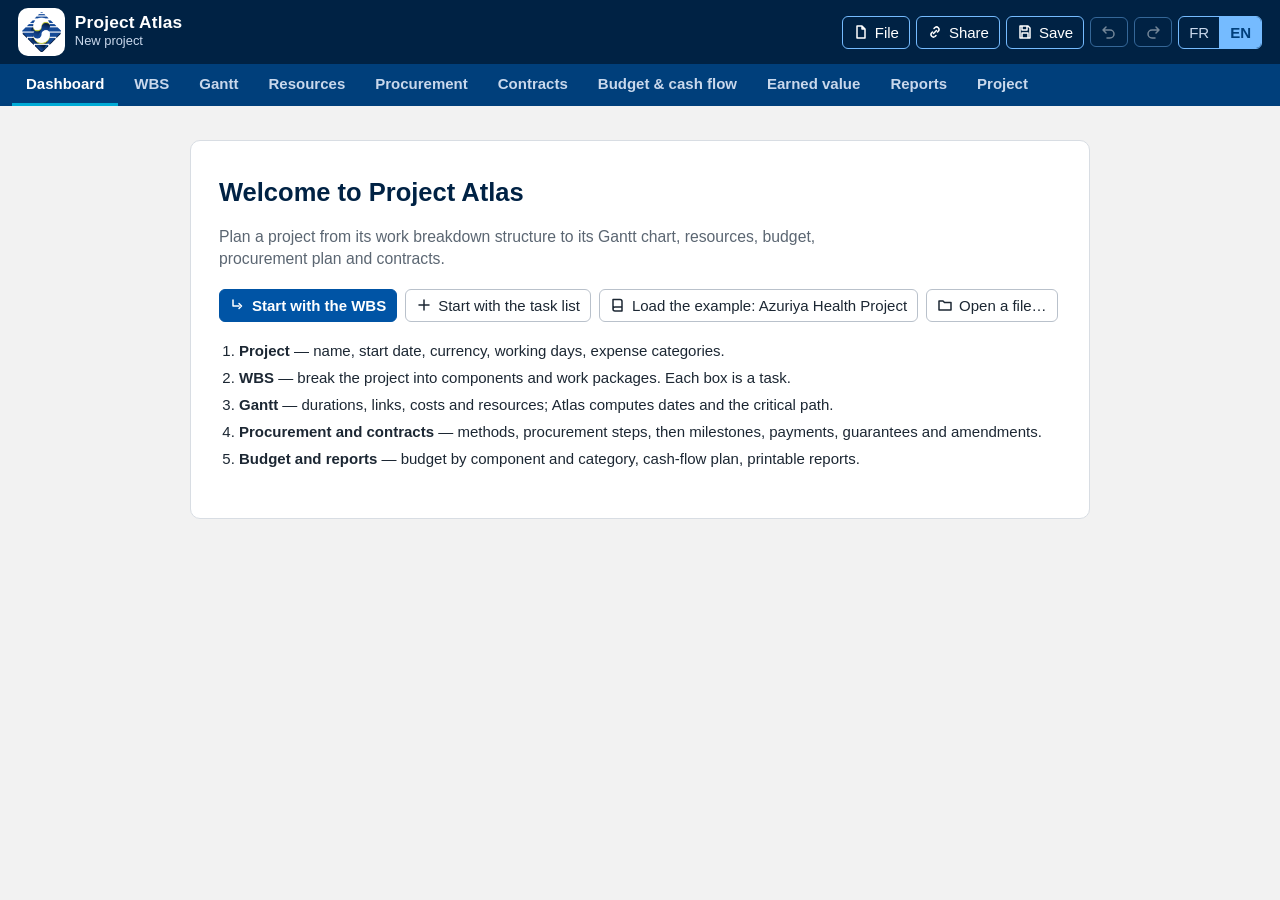
==== commit 2ba51a32: "Add online shared projects (Supabase) Share a project by link: a view link gives read access, an edi" ====
--- a/index.html
+++ b/index.html
@@ -28,6 +28,8 @@
 <script src="js/ui-contracts.js"></script>
 <script src="js/ui-more.js"></script>
 <script src="js/ui-evm.js"></script>
+<script src="js/config.js"></script>
+<script src="js/cloud.js"></script>
 <script src="js/app.js"></script>
 </body>
 </html>
--- a/css/atlas.css
+++ b/css/atlas.css
@@ -70,6 +70,10 @@
 .menu-items button:hover { background: var(--pale); }
 .menu-items small { display: block; color: var(--muted); font-size: .82rem; }
 .menu-items hr { border: 0; border-top: 1px solid var(--line); margin: 5px 0; }
+
+details.menu.share.dirty > summary { border-color: var(--orange); box-shadow: inset 0 -3px 0 var(--orange); }
+.copyrow { display: flex; gap: 6px; } .copyrow .in { flex: 1; font-family: Consolas, monospace; font-size: .9rem; }
+.dlg-foot { flex-wrap: wrap; }
 
 /* cards, toolbar */
 .card { background: var(--card); border: 1px solid var(--line); border-radius: 10px; padding: 14px 16px; margin-bottom: 14px; }
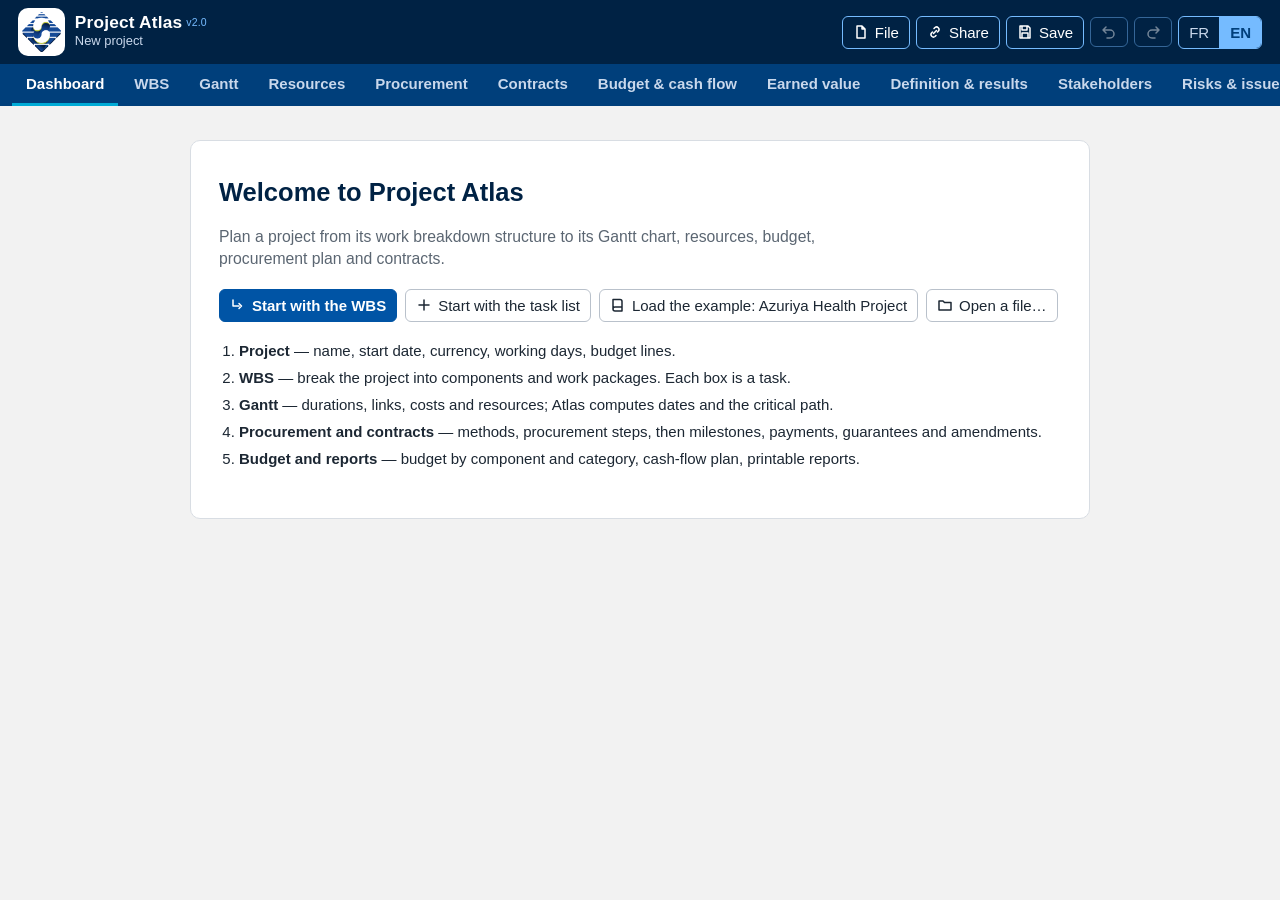
==== commit fc73997b: "Add project definition, stakeholder and risk modules; configure the SETYM Supabase project New tabs:" ====
--- a/index.html
+++ b/index.html
@@ -27,7 +27,9 @@
 <script src="js/ui-wbs.js"></script>
 <script src="js/ui-contracts.js"></script>
 <script src="js/ui-more.js"></script>
+<script src="js/pm.js"></script>
 <script src="js/ui-evm.js"></script>
+<script src="js/ui-pm.js"></script>
 <script src="js/config.js"></script>
 <script src="js/cloud.js"></script>
 <script src="js/app.js"></script>
--- a/css/atlas.css
+++ b/css/atlas.css
@@ -74,6 +74,26 @@
 details.menu.share.dirty > summary { border-color: var(--orange); box-shadow: inset 0 -3px 0 var(--orange); }
 .copyrow { display: flex; gap: 6px; } .copyrow .in { flex: 1; font-family: Consolas, monospace; font-size: .9rem; }
 .dlg-foot { flex-wrap: wrap; }
+
+.brandbox .ver { font-size: .7rem; font-weight: 400; color: var(--sky); margin-left: 4px; vertical-align: 2px; }
+.presence { display: inline-flex; align-items: center; gap: 2px; margin: 0 4px; }
+.presence .av { width: 26px; height: 26px; border-radius: 50%; color: #fff; font-size: .72rem; font-weight: 700; display: inline-flex; align-items: center; justify-content: center; border: 2px solid var(--navy); }
+.presence .more { color: #c9d8ec; font-size: .8rem; margin-left: 3px; }
+.in.locked { background: var(--stripe); color: var(--muted); }
+.cap { display: flex; align-items: center; gap: 4px; } .cap .in { min-width: 60px; } .cap .unit { color: var(--muted); font-size: .85rem; white-space: nowrap; }
+select.in.active { border-color: var(--orange); box-shadow: inset 0 0 0 1px var(--orange); }
+.toolbar.bulk { background: var(--pale); border-color: var(--sky); }
+.data th.ck, .data td.ck { width: 30px; text-align: center; padding-left: 8px; padding-right: 2px; }
+.data.pickable tbody tr.ticked { background: #eef5fc; }
+/* resource picker */
+.respick { position: fixed; z-index: 60; width: min(520px, 94vw); background: #fff; border: 1px solid var(--line-2); border-radius: 10px; box-shadow: 0 12px 32px rgba(0, 34, 68, .28); display: flex; flex-direction: column; }
+.rp-head { background: var(--navy); color: #fff; padding: 8px 12px; border-radius: 10px 10px 0 0; font-weight: 600; white-space: nowrap; overflow: hidden; text-overflow: ellipsis; }
+.rp-list { max-height: 46vh; overflow: auto; padding: 4px 0; }
+.rp-row { display: grid; grid-template-columns: 22px 1fr 76px 48px; align-items: center; gap: 6px; padding: 4px 12px; cursor: pointer; }
+.rp-row:hover { background: var(--stripe); } .rp-row .nm { overflow: hidden; text-overflow: ellipsis; white-space: nowrap; } .rp-row .unit { color: var(--muted); font-size: .85rem; }
+.rp-row .in.sm { width: 76px; padding: 3px 6px; min-height: 26px; }
+.rp-new { display: flex; gap: 6px; padding: 8px 12px; border-top: 1px solid var(--line); } .rp-new .in { flex: 1; }
+.rp-foot { display: flex; align-items: center; gap: 8px; padding: 8px 12px; border-top: 1px solid var(--line); background: var(--stripe); border-radius: 0 0 10px 10px; font-size: .85rem; }
 
 /* cards, toolbar */
 .card { background: var(--card); border: 1px solid var(--line); border-radius: 10px; padding: 14px 16px; margin-bottom: 14px; }
@@ -184,8 +204,16 @@
 .gantt-print .gt-top { font-size: 11px; } .gantt-print .gt-bot { font-size: 9.5px; }
 
 /* wbs */
-.wbs-canvas { background: var(--card); border: 1px solid var(--line); border-radius: 10px; overflow: auto; height: calc(100vh - 215px); min-height: 320px; padding: 8px; }
-.wbs-svg .wn { cursor: pointer; } .wbs-svg .wn:hover rect { filter: brightness(1.06); }
+.wbs-canvas { background: var(--card); border: 1px solid var(--line); border-radius: 10px; overflow: auto; height: calc(100vh - 215px); min-height: 320px; padding: 8px; cursor: grab; touch-action: none; user-select: none; position: relative; }
+.wbs-canvas.panning { cursor: grabbing; } .wbs-canvas.dragging { cursor: grabbing; }
+.wbs-canvas::after { content: ""; display: block; width: var(--zw, 0); height: var(--zh, 0); }
+.wbs-inner { position: absolute; left: 8px; top: 8px; transform-origin: 0 0; }
+.wbs-svg .wn { cursor: grab; } .wbs-svg .wn:hover .wb { filter: brightness(1.06); } .wbs-svg .wn.dragging { opacity: .55; cursor: grabbing; }
+.wbs-svg .wn.drop-child .wb { stroke: var(--orange); stroke-width: 3; stroke-dasharray: 6 3; }
+.wbs-svg .wn.drop-before .wb { stroke: var(--cyan); stroke-width: 4; stroke-dasharray: 0; }
+.wbs-svg .wn.drop-after .wb { stroke: var(--olive); stroke-width: 4; }
+.wbs-svg .wtog { cursor: pointer; } .wbs-svg .wtog:hover circle { fill: var(--pale); }
+.btn.zoomlbl { min-width: 58px; justify-content: center; font-variant-numeric: tabular-nums; }
 
 /* charts */
 .chart { position: relative; } .chart svg { width: 100%; height: auto; display: block; font-family: var(--font); }
@@ -213,6 +241,29 @@
 .evm-table { max-height: calc(100vh - 330px); overflow-y: auto; } .evm-table thead th { position: sticky; top: 0; z-index: 1; } .evm-table tfoot td { position: sticky; bottom: 0; }
 .data.fx td.b { color: var(--blue); } .mono { font-family: Consolas, monospace; white-space: nowrap; }
 
+/* stakeholders, results, risks */
+.list.pm td { vertical-align: top; padding: 4px; } .list.pm td .in { min-width: 0; } .list.pm textarea.in { min-height: 48px; resize: vertical; font-size: .92rem; line-height: 1.3; }
+.list.pm tr.hl td { background: #fff8e6; } .list.pm tr.group td { background: var(--navy); color: #fff; font-weight: 700; padding: 6px 10px; }
+.list.pm td.warn { color: var(--warn); font-weight: 700; } .list.pm ul.ind { margin: 4px 0; padding-left: 16px; font-size: .9rem; } .list.pm .small, .small { font-size: .82rem; }
+.pill.prio3 { background: var(--bad-bg); border-color: #e2a79f; color: #7d2118; } .pill.prio2 { background: var(--warn-bg); border-color: #e0b060; color: #6b4300; } .pill.prio1 { background: var(--ok-bg); border-color: #9fd3b4; color: #14573a; }
+.sh-matrix { width: 100%; max-width: 820px; height: auto; display: block; font-family: var(--font); } .sh-legend { columns: 2; font-size: .92rem; margin: 10px 0 0; padding-left: 22px; }
+.risk-matrix { width: 100%; max-width: 520px; height: auto; display: block; font-family: var(--font); } .rm-cell { cursor: pointer; } .rm-cell:hover rect:first-child { filter: brightness(1.1); } .rm-cell.sel rect:first-child { stroke: var(--navy); stroke-width: 3; }
+.rm-wrap { display: grid; grid-template-columns: minmax(300px, 520px) 1fr; gap: 20px; align-items: start; } @media (max-width: 900px) { .rm-wrap { grid-template-columns: 1fr; } }
+.band { display: inline-block; min-width: 34px; text-align: center; padding: 2px 8px; border-radius: 6px; font-weight: 700; color: #fff; } .band.sm { min-width: 24px; padding: 0 5px; font-size: .8rem; }
+.band-vh { background: #C0392B; } .band-h { background: #E8711D; } .band-m { background: #F2C230; color: #3a2a00; } .band-l { background: #9CC45A; color: #1d3300; } .band-vl { background: #4E9A3C; }
+.data.bands td { vertical-align: middle; } .meterwrap { display: flex; align-items: center; gap: 6px; } .meterwrap .meter { flex: 1; }
+.card.hl { box-shadow: 0 0 0 2px var(--orange); }
+.adv { display: grid; grid-template-columns: repeat(auto-fill, minmax(340px, 1fr)); gap: 14px; } .adv .card { margin: 0; }
+.adv .pos { display: flex; align-items: center; gap: 6px; margin: 6px 0; font-variant-numeric: tabular-nums; } .adv .pos .seg7 { display: inline-flex; gap: 2px; } .adv .pos .seg7 i { width: 18px; height: 10px; border-radius: 2px; background: var(--grid); display: inline-block; }
+.adv .pos .seg7 i.cur { background: var(--orange); } .adv .pos .seg7 i.want { background: var(--ok); } .adv .pos .seg7 i.both { background: var(--navy); }
+.defgrid { display: grid; grid-template-columns: 1fr 1fr; gap: 12px; } @media (max-width: 860px) { .defgrid { grid-template-columns: 1fr; } }
+.defgrid textarea.in { min-height: 84px; }
+.chain { display: flex; flex-direction: column; gap: 10px; } .chain-row { display: grid; grid-template-columns: 110px 1fr; gap: 10px; align-items: start; }
+.chain-lbl { font-weight: 700; color: var(--navy); padding-top: 8px; } .chain-items { display: flex; flex-wrap: wrap; gap: 8px; }
+.chain-box { border-radius: 8px; padding: 8px 12px; min-width: 180px; max-width: 320px; display: flex; flex-direction: column; gap: 2px; } .chain-box b { font-size: .92rem; }
+
+.data.wrap td { white-space: pre-wrap; } .data.deftab th { width: 220px; text-align: left; vertical-align: top; background: var(--head); color: var(--navy); } .data.deftab td { white-space: pre-wrap; }
+
 /* report */
 .report { display: flex; flex-direction: column; gap: 16px; align-items: center; }
 .page { background: #fff; border: 1px solid var(--line); box-shadow: 0 2px 10px rgba(22, 41, 74, .08); width: 100%; max-width: 900px; padding: 26px 30px; }
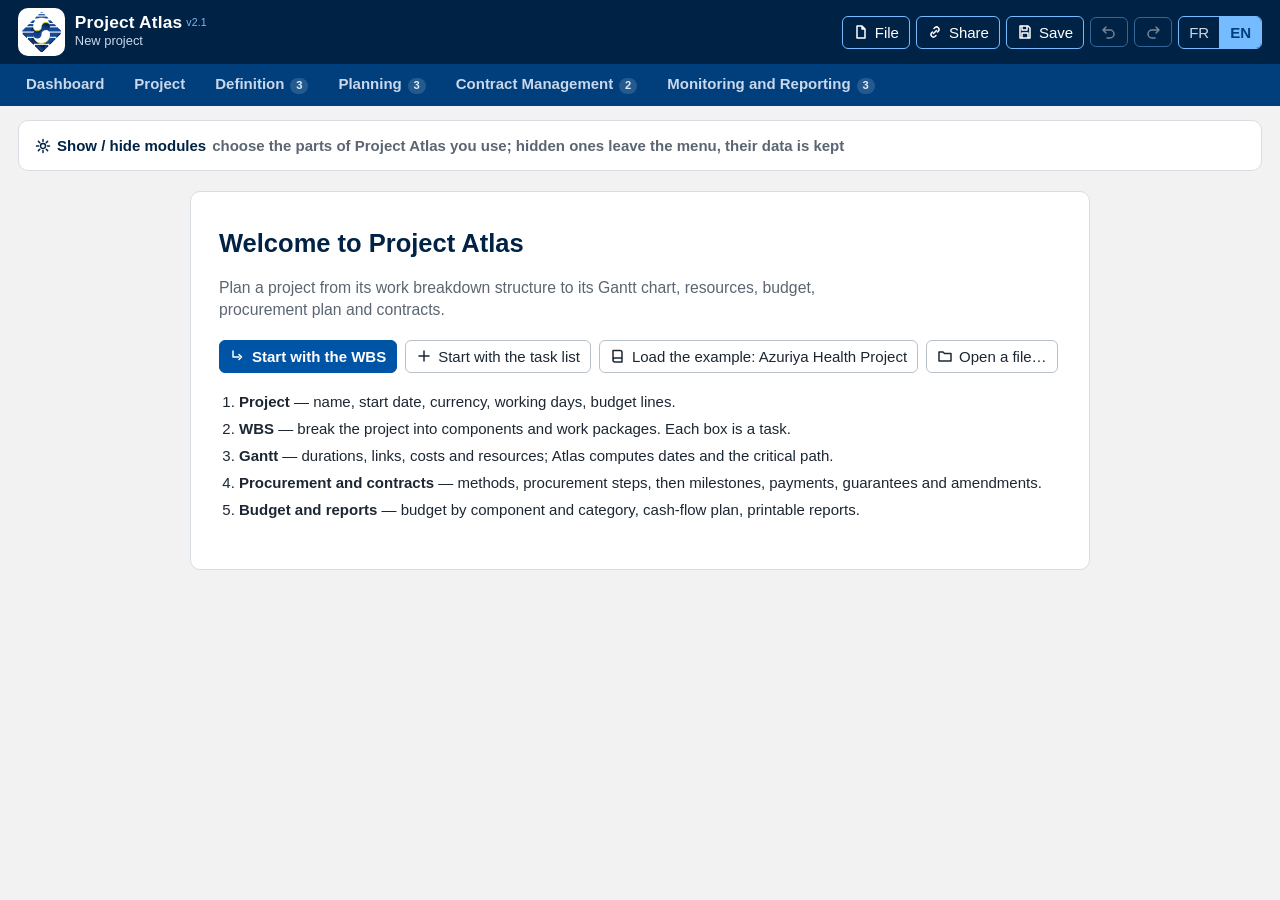
==== commit e9c88b2d: "Group navigation into six categories and let users show or hide modules (v2.1) Top menu: Dashboard, " ====
--- a/index.html
+++ b/index.html
@@ -11,6 +11,7 @@
 <body>
 <header id="head" class="noprint"></header>
 <nav id="tabs" class="noprint" role="tablist" aria-label="Sections"></nav>
+<nav id="subtabs" class="noprint" role="tablist" aria-label="Sub-sections" hidden></nav>
 <main id="main"></main>
 <div id="toasts" class="noprint" aria-live="polite"></div>
 <noscript>Project Atlas needs JavaScript.</noscript>
--- a/css/atlas.css
+++ b/css/atlas.css
@@ -35,7 +35,16 @@
 #tabs button { background: none; border: 0; color: #c9d8ec; font: inherit; padding: 9px 14px; cursor: pointer; border-bottom: 3px solid transparent; white-space: nowrap; }
 #tabs button:hover { color: #fff; }
 #tabs button { font-weight: 600; }
-#tabs button.on { color: #fff; border-bottom-color: var(--cyan); }
+#tabs button.on { color: #fff; border-bottom-color: var(--cyan); background: rgba(255, 255, 255, .06); }
+#tabs .count { display: inline-block; min-width: 18px; margin-left: 6px; padding: 0 5px; border-radius: 9px; background: rgba(255, 255, 255, .14); color: #dbe9f8; font-size: .75rem; font-weight: 600; text-align: center; }
+#subtabs { background: var(--card); border-bottom: 1px solid var(--line); display: flex; gap: 2px; padding: 0 12px; overflow-x: auto; }
+#subtabs[hidden] { display: none; }
+#subtabs button { background: none; border: 0; color: var(--muted); font: inherit; font-weight: 600; padding: 8px 14px; cursor: pointer; border-bottom: 3px solid transparent; white-space: nowrap; }
+#subtabs button:hover { color: var(--navy); } #subtabs button.on { color: var(--navy); border-bottom-color: var(--blue); }
+details.modules > summary { display: flex; align-items: center; gap: 6px; flex-wrap: wrap; }
+.mod-grid { display: grid; grid-template-columns: repeat(auto-fill, minmax(210px, 1fr)); gap: 10px; margin-top: 4px; }
+.mod { border: 1px solid var(--line); border-radius: 8px; padding: 10px 12px; display: flex; flex-direction: column; gap: 6px; background: var(--stripe); }
+.mod.off { opacity: .6; } .mod-head b { color: var(--navy); } .mod-sub { padding-left: 22px; font-size: .93rem; }
 main { padding: 14px 18px 40px; max-width: 1800px; margin: 0 auto; }
 
 /* buttons and inputs */
@@ -243,6 +252,7 @@
 
 /* stakeholders, results, risks */
 .list.pm td { vertical-align: top; padding: 4px; } .list.pm td .in { min-width: 0; } .list.pm textarea.in { min-height: 48px; resize: vertical; font-size: .92rem; line-height: 1.3; }
+.list.pm.risks { min-width: 2900px; } .list.pm.lf { min-width: 1500px; } .list.pm.risks td .in, .list.pm.lf td .in { min-width: 0; }
 .list.pm tr.hl td { background: #fff8e6; } .list.pm tr.group td { background: var(--navy); color: #fff; font-weight: 700; padding: 6px 10px; }
 .list.pm td.warn { color: var(--warn); font-weight: 700; } .list.pm ul.ind { margin: 4px 0; padding-left: 16px; font-size: .9rem; } .list.pm .small, .small { font-size: .82rem; }
 .pill.prio3 { background: var(--bad-bg); border-color: #e2a79f; color: #7d2118; } .pill.prio2 { background: var(--warn-bg); border-color: #e0b060; color: #6b4300; } .pill.prio1 { background: var(--ok-bg); border-color: #9fd3b4; color: #14573a; }
@@ -275,7 +285,7 @@
 @media print {
   @page { size: A4 landscape; margin: 10mm; }
   html { font-size: 11px; } body { background: #fff; }
-  .noprint, #head, #tabs, #toasts { display: none !important; }
+  .noprint, #head, #tabs, #subtabs, #toasts { display: none !important; }
   main { padding: 0; max-width: none; }
   .report { display: block; } .page { border: 0; box-shadow: none; padding: 0; max-width: none; break-after: page; } .page:last-child { break-after: auto; }
   .card, .toolbar, .kpi { break-inside: avoid; } tr { break-inside: avoid; }
